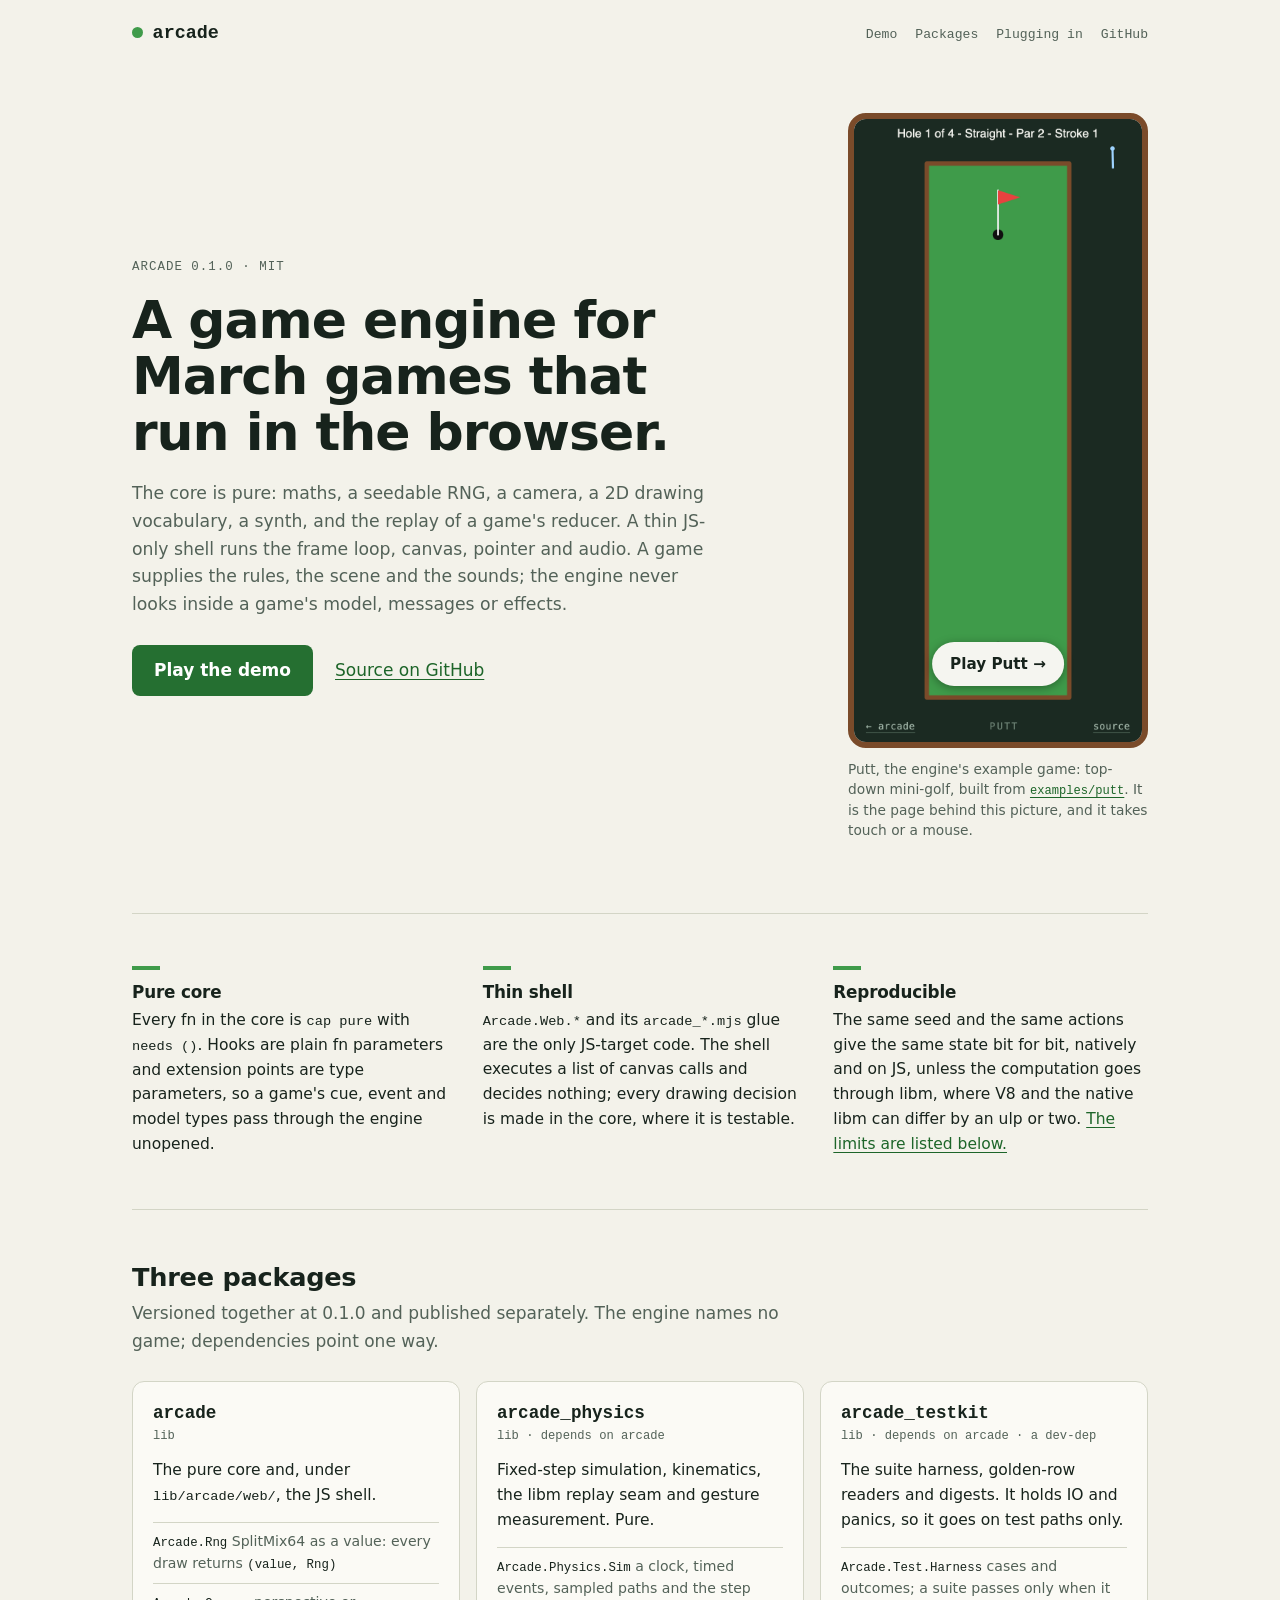
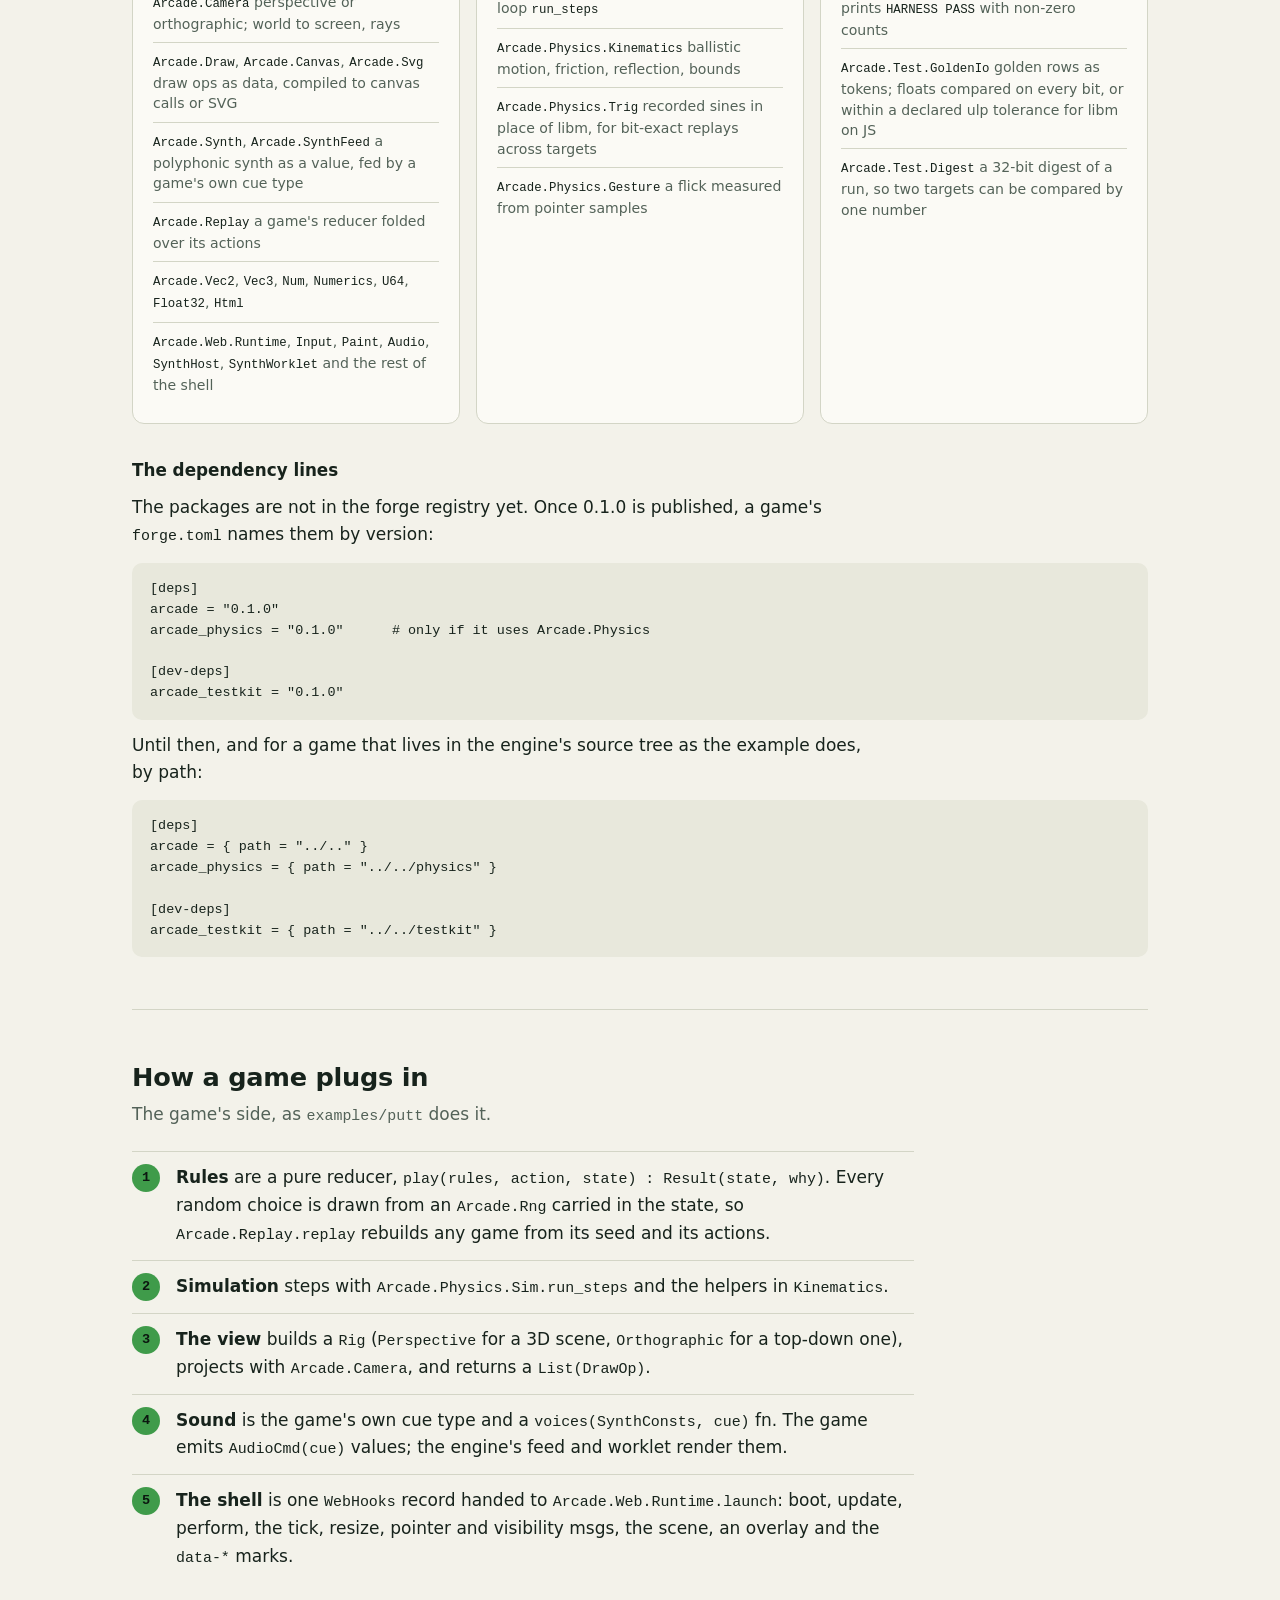
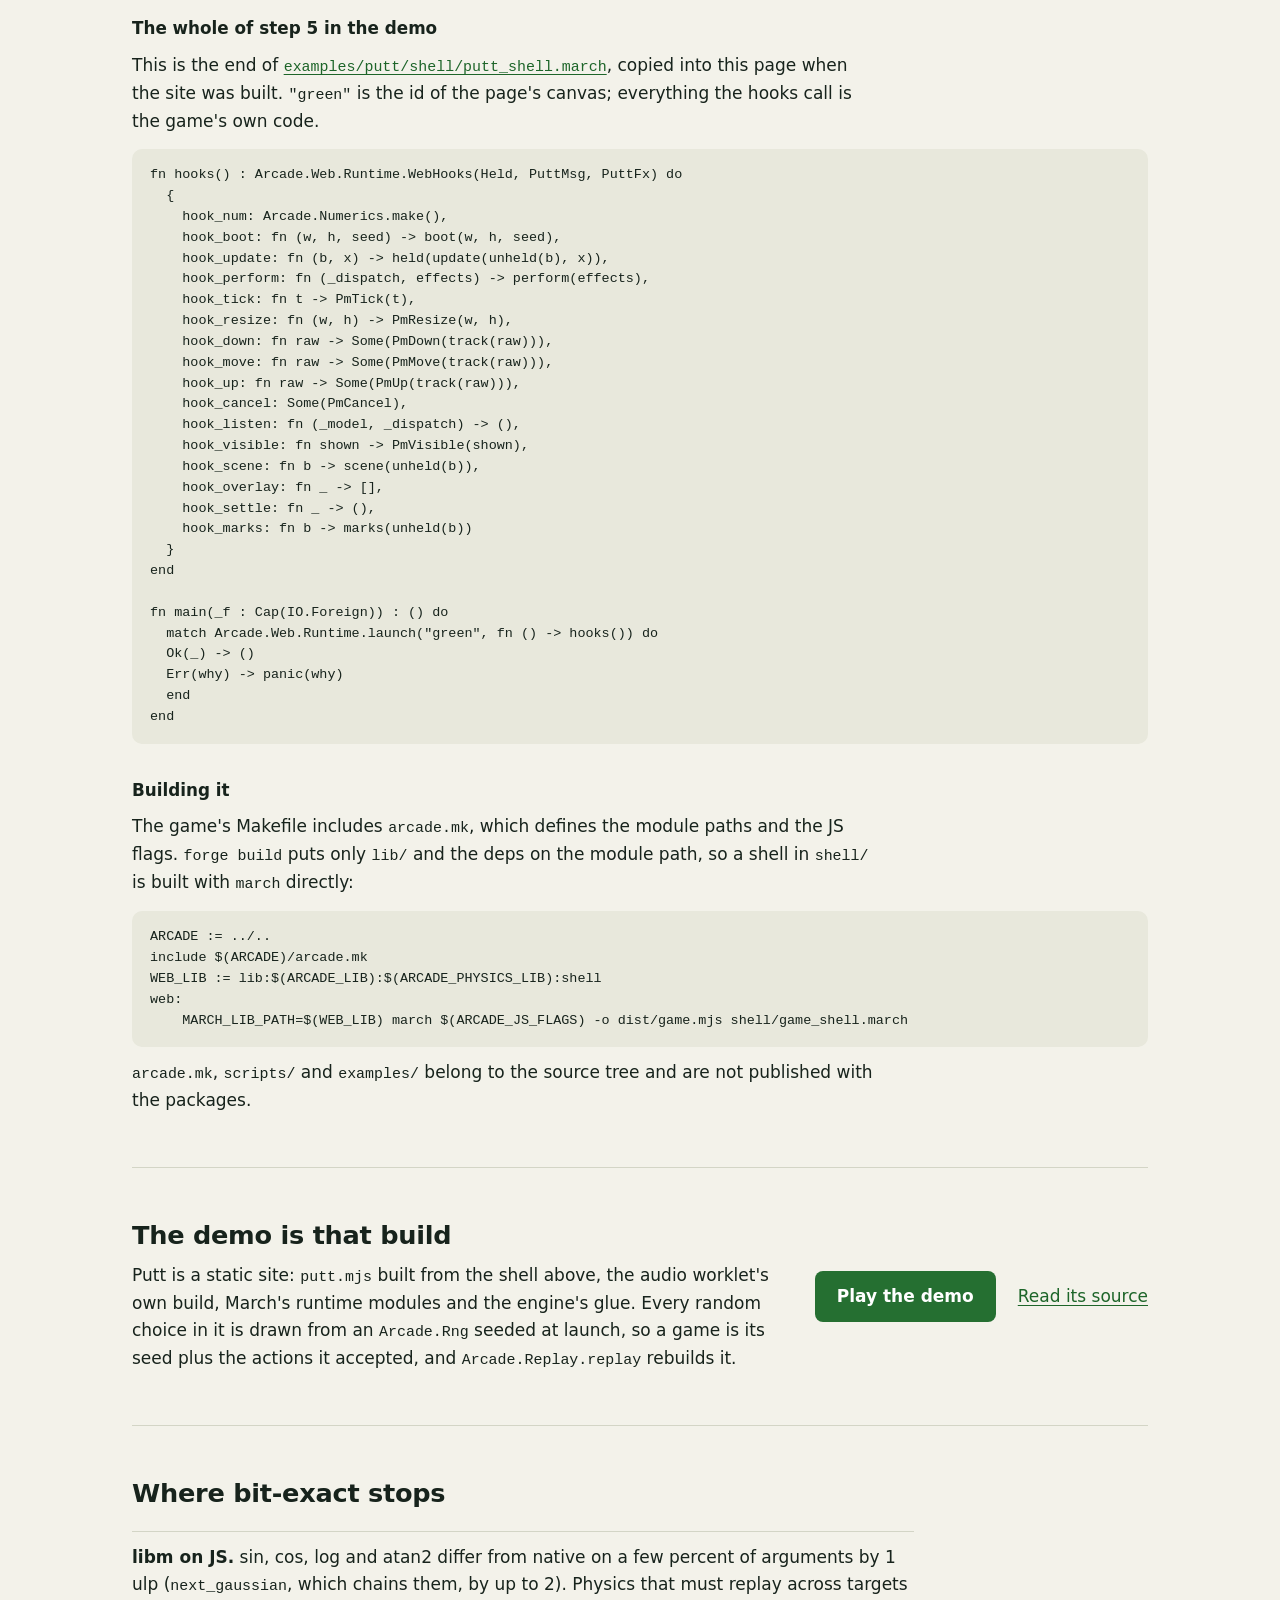
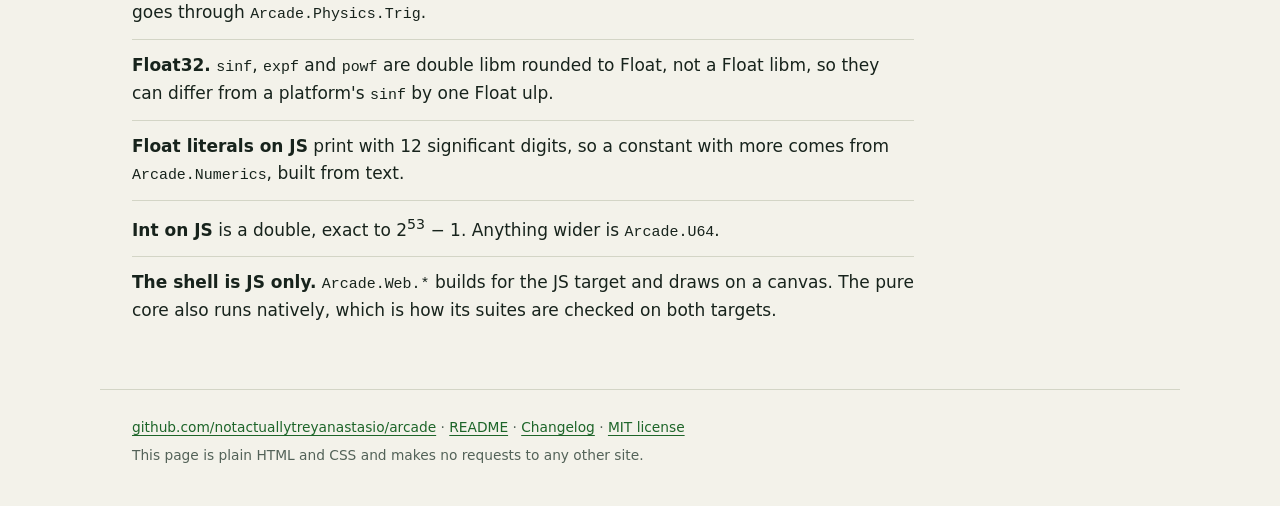
==== site/index.html @ d40a7592 "A landing page for the engine: site/, two files of HTML and CSS and two pictures The page makes thre" ====
<!doctype html>
<html lang="en">
<head>
<meta charset="utf-8">
<meta name="viewport" content="width=device-width, initial-scale=1">
<meta name="color-scheme" content="light dark">
<meta name="theme-color" content="#f3f2ea" media="(prefers-color-scheme: light)">
<meta name="theme-color" content="#1b2a22" media="(prefers-color-scheme: dark)">
<title>arcade: a game engine for March games in the browser</title>
<meta name="description" content="arcade is a game engine for March games that run in the browser: a pure core, a thin JS shell, and a mini-golf game built on it that you can play here.">
<meta property="og:type" content="website">
<meta property="og:title" content="arcade: a game engine for March games in the browser">
<meta property="og:description" content="A pure core, a thin JS shell, and a mini-golf game built on it that plays in the page.">
<meta property="og:url" content="https://notactuallytreyanastasio.github.io/arcade/">
<meta property="og:image" content="https://notactuallytreyanastasio.github.io/arcade/card.png">
<meta property="og:image:width" content="1200">
<meta property="og:image:height" content="630">
<meta name="twitter:card" content="summary_large_image">
<link rel="icon" href="data:image/svg+xml,%3Csvg xmlns='http://www.w3.org/2000/svg' viewBox='0 0 16 16'%3E%3Crect width='16' height='16' rx='3' fill='%233f9b4a'/%3E%3Ccircle cx='8' cy='8' r='3' fill='%23101010'/%3E%3C/svg%3E">
<link rel="stylesheet" href="style.css">
</head>
<body>

<header class="top">
  <a class="mark" href="./">arcade</a>
  <nav aria-label="On this page">
    <a href="putt/">Demo</a>
    <a href="#packages">Packages</a>
    <a href="#plug-in">Plugging in</a>
    <a href="https://github.com/notactuallytreyanastasio/arcade">GitHub</a>
  </nav>
</header>

<main>

<section class="hero">
  <div class="pitch">
    <p class="label">arcade 0.1.0 &middot; MIT</p>
    <h1>A game engine for March games that run in the browser.</h1>
    <p class="lede">The core is pure: maths, a seedable RNG, a camera, a 2D drawing
    vocabulary, a synth, and the replay of a game's reducer. A thin JS-only shell runs
    the frame loop, canvas, pointer and audio. A game supplies the rules, the scene and
    the sounds; the engine never looks inside a game's model, messages or effects.</p>
    <p class="actions">
      <a class="button" href="putt/">Play the demo</a>
      <a class="quiet" href="https://github.com/notactuallytreyanastasio/arcade">Source on GitHub</a>
    </p>
  </div>
  <figure class="demo">
    <a href="putt/" aria-label="Play Putt, the example game">
      <!-- A screenshot of putt/ as built; retaken by `scripts/pages.sh shot`. -->
      <img src="putt.png" width="780" height="1688" alt="Putt in a phone-sized window: a mini-golf green on a dark page.">
      <span class="play">Play Putt</span>
    </a>
    <figcaption>Putt, the engine's example game: top-down mini-golf, built from
    <a href="https://github.com/notactuallytreyanastasio/arcade/tree/main/examples/putt"><code>examples/putt</code></a>.
    It is the page behind this picture, and it takes touch or a mouse.</figcaption>
  </figure>
</section>

<section class="facts" aria-label="What the engine is">
  <div>
    <h2>Pure core</h2>
    <p>Every fn in the core is <code>cap pure</code> with <code>needs ()</code>. Hooks
    are plain fn parameters and extension points are type parameters, so a game's cue,
    event and model types pass through the engine unopened.</p>
  </div>
  <div>
    <h2>Thin shell</h2>
    <p><code>Arcade.Web.*</code> and its <code>arcade_*.mjs</code> glue are the only
    JS-target code. The shell executes a list of canvas calls and decides nothing; every
    drawing decision is made in the core, where it is testable.</p>
  </div>
  <div>
    <h2>Reproducible</h2>
    <p>The same seed and the same actions give the same state bit for bit, natively and
    on JS, unless the computation goes through libm, where V8 and the native libm can
    differ by an ulp or two. <a href="#limits">The limits are listed below.</a></p>
  </div>
</section>

<section id="packages">
  <h2>Three packages</h2>
  <p class="intro">Versioned together at 0.1.0 and published separately. The engine
  names no game; dependencies point one way.</p>

  <div class="packages">
    <article>
      <h3><code>arcade</code></h3>
      <p class="kind">lib</p>
      <p>The pure core and, under <code>lib/arcade/web/</code>, the JS shell.</p>
      <ul class="modules">
        <li><code>Arcade.Rng</code> SplitMix64 as a value: every draw returns <code>(value, Rng)</code></li>
        <li><code>Arcade.Camera</code> perspective or orthographic; world to screen, rays</li>
        <li><code>Arcade.Draw</code>, <code>Arcade.Canvas</code>, <code>Arcade.Svg</code> draw ops as data, compiled to canvas calls or SVG</li>
        <li><code>Arcade.Synth</code>, <code>Arcade.SynthFeed</code> a polyphonic synth as a value, fed by a game's own cue type</li>
        <li><code>Arcade.Replay</code> a game's reducer folded over its actions</li>
        <li><code>Arcade.Vec2</code>, <code>Vec3</code>, <code>Num</code>, <code>Numerics</code>, <code>U64</code>, <code>Float32</code>, <code>Html</code></li>
        <li><code>Arcade.Web.Runtime</code>, <code>Input</code>, <code>Paint</code>, <code>Audio</code>, <code>SynthHost</code>, <code>SynthWorklet</code> and the rest of the shell</li>
      </ul>
    </article>
    <article>
      <h3><code>arcade_physics</code></h3>
      <p class="kind">lib &middot; depends on <code>arcade</code></p>
      <p>Fixed-step simulation, kinematics, the libm replay seam and gesture
      measurement. Pure.</p>
      <ul class="modules">
        <li><code>Arcade.Physics.Sim</code> a clock, timed events, sampled paths and the step loop <code>run_steps</code></li>
        <li><code>Arcade.Physics.Kinematics</code> ballistic motion, friction, reflection, bounds</li>
        <li><code>Arcade.Physics.Trig</code> recorded sines in place of libm, for bit-exact replays across targets</li>
        <li><code>Arcade.Physics.Gesture</code> a flick measured from pointer samples</li>
      </ul>
    </article>
    <article>
      <h3><code>arcade_testkit</code></h3>
      <p class="kind">lib &middot; depends on <code>arcade</code> &middot; a dev-dep</p>
      <p>The suite harness, golden-row readers and digests. It holds IO and panics, so
      it goes on test paths only.</p>
      <ul class="modules">
        <li><code>Arcade.Test.Harness</code> cases and outcomes; a suite passes only when it prints <code>HARNESS PASS</code> with non-zero counts</li>
        <li><code>Arcade.Test.GoldenIo</code> golden rows as tokens; floats compared on every bit, or within a declared ulp tolerance for libm on JS</li>
        <li><code>Arcade.Test.Digest</code> a 32-bit digest of a run, so two targets can be compared by one number</li>
      </ul>
    </article>
  </div>

  <h3 class="sub">The dependency lines</h3>
  <p>The packages are not in the forge registry yet. Once 0.1.0 is published, a game's
  <code>forge.toml</code> names them by version:</p>
<pre><code>[deps]
arcade = "0.1.0"
arcade_physics = "0.1.0"      # only if it uses Arcade.Physics

[dev-deps]
arcade_testkit = "0.1.0"</code></pre>
  <p>Until then, and for a game that lives in the engine's source tree as the example
  does, by path:</p>
<pre><code>[deps]
arcade = { path = "../.." }
arcade_physics = { path = "../../physics" }

[dev-deps]
arcade_testkit = { path = "../../testkit" }</code></pre>
</section>

<section id="plug-in">
  <h2>How a game plugs in</h2>
  <p class="intro">The game's side, as <code>examples/putt</code> does it.</p>
  <ol class="steps">
    <li><strong>Rules</strong> are a pure reducer,
      <code>play(rules, action, state) : Result(state, why)</code>. Every random choice
      is drawn from an <code>Arcade.Rng</code> carried in the state, so
      <code>Arcade.Replay.replay</code> rebuilds any game from its seed and its actions.</li>
    <li><strong>Simulation</strong> steps with
      <code>Arcade.Physics.Sim.run_steps</code> and the helpers in
      <code>Kinematics</code>.</li>
    <li><strong>The view</strong> builds a <code>Rig</code> (<code>Perspective</code> for
      a 3D scene, <code>Orthographic</code> for a top-down one), projects with
      <code>Arcade.Camera</code>, and returns a <code>List(DrawOp)</code>.</li>
    <li><strong>Sound</strong> is the game's own cue type and a
      <code>voices(SynthConsts, cue)</code> fn. The game emits
      <code>AudioCmd(cue)</code> values; the engine's feed and worklet render them.</li>
    <li><strong>The shell</strong> is one <code>WebHooks</code> record handed to
      <code>Arcade.Web.Runtime.launch</code>: boot, update, perform, the tick, resize,
      pointer and visibility msgs, the scene, an overlay and the <code>data-*</code>
      marks.</li>
  </ol>

  <h3 class="sub">The whole of step 5 in the demo</h3>
  <p>This is the end of
  <a href="https://github.com/notactuallytreyanastasio/arcade/blob/main/examples/putt/shell/putt_shell.march"><code>examples/putt/shell/putt_shell.march</code></a>,
  copied into this page when the site was built. <code>"green"</code> is the id of the
  page's canvas; everything the hooks call is the game's own code.</p>
<pre><code><!-- snippet:shell -->fn hooks() : Arcade.Web.Runtime.WebHooks(Held, PuttMsg, PuttFx) do
  {
    hook_num: Arcade.Numerics.make(),
    hook_boot: fn (w, h, seed) -&gt; boot(w, h, seed),
    hook_update: fn (b, x) -&gt; held(update(unheld(b), x)),
    hook_perform: fn (_dispatch, effects) -&gt; perform(effects),
    hook_tick: fn t -&gt; PmTick(t),
    hook_resize: fn (w, h) -&gt; PmResize(w, h),
    hook_down: fn raw -&gt; Some(PmDown(track(raw))),
    hook_move: fn raw -&gt; Some(PmMove(track(raw))),
    hook_up: fn raw -&gt; Some(PmUp(track(raw))),
    hook_cancel: Some(PmCancel),
    hook_listen: fn (_model, _dispatch) -&gt; (),
    hook_visible: fn shown -&gt; PmVisible(shown),
    hook_scene: fn b -&gt; scene(unheld(b)),
    hook_overlay: fn _ -&gt; [],
    hook_settle: fn _ -&gt; (),
    hook_marks: fn b -&gt; marks(unheld(b))
  }
end

fn main(_f : Cap(IO.Foreign)) : () do
  match Arcade.Web.Runtime.launch("green", fn () -&gt; hooks()) do
  Ok(_) -&gt; ()
  Err(why) -&gt; panic(why)
  end
end<!-- /snippet:shell --></code></pre>

  <h3 class="sub">Building it</h3>
  <p>The game's Makefile includes <code>arcade.mk</code>, which defines the module paths
  and the JS flags. <code>forge build</code> puts only <code>lib/</code> and the deps on
  the module path, so a shell in <code>shell/</code> is built with <code>march</code>
  directly:</p>
<pre><code>ARCADE := ../..
include $(ARCADE)/arcade.mk
WEB_LIB := lib:$(ARCADE_LIB):$(ARCADE_PHYSICS_LIB):shell
web:
	MARCH_LIB_PATH=$(WEB_LIB) march $(ARCADE_JS_FLAGS) -o dist/game.mjs shell/game_shell.march</code></pre>
  <p><code>arcade.mk</code>, <code>scripts/</code> and <code>examples/</code> belong to
  the source tree and are not published with the packages.</p>
</section>

<section id="demo" class="band">
  <div>
    <h2>The demo is that build</h2>
    <p>Putt is a static site: <code>putt.mjs</code> built from the shell above, the
    audio worklet's own build, March's runtime modules and the engine's glue. Every
    random choice in it is drawn from an <code>Arcade.Rng</code> seeded at launch, so a
    game is its seed plus the actions it accepted, and
    <code>Arcade.Replay.replay</code> rebuilds it.</p>
  </div>
  <p class="actions">
    <a class="button" href="putt/">Play the demo</a>
    <a class="quiet" href="https://github.com/notactuallytreyanastasio/arcade/tree/main/examples/putt">Read its source</a>
  </p>
</section>

<section id="limits">
  <h2>Where bit-exact stops</h2>
  <ul class="limits">
    <li><strong>libm on JS.</strong> sin, cos, log and atan2 differ from native on a few
      percent of arguments by 1 ulp (<code>next_gaussian</code>, which chains them, by up
      to 2). Physics that must replay across targets goes through
      <code>Arcade.Physics.Trig</code>.</li>
    <li><strong>Float32.</strong> <code>sinf</code>, <code>expf</code> and
      <code>powf</code> are double libm rounded to Float, not a Float libm, so they can
      differ from a platform's <code>sinf</code> by one Float ulp.</li>
    <li><strong>Float literals on JS</strong> print with 12 significant digits, so a
      constant with more comes from <code>Arcade.Numerics</code>, built from text.</li>
    <li><strong>Int on JS</strong> is a double, exact to 2<sup>53</sup> &minus; 1.
      Anything wider is <code>Arcade.U64</code>.</li>
    <li><strong>The shell is JS only.</strong> <code>Arcade.Web.*</code> builds for the
      JS target and draws on a canvas. The pure core also runs natively, which is how
      its suites are checked on both targets.</li>
  </ul>
</section>

</main>

<footer>
  <p><a href="https://github.com/notactuallytreyanastasio/arcade">github.com/notactuallytreyanastasio/arcade</a>
  &middot; <a href="https://github.com/notactuallytreyanastasio/arcade/blob/main/README.md">README</a>
  &middot; <a href="https://github.com/notactuallytreyanastasio/arcade/blob/main/CHANGELOG.md">Changelog</a>
  &middot; <a href="https://github.com/notactuallytreyanastasio/arcade/blob/main/LICENSE">MIT license</a></p>
  <p>This page is plain HTML and CSS and makes no requests to any other site.</p>
</footer>

</body>
</html>
---- site/style.css ----
/* The landing page. One type system: the system sans for prose, the system
   monospace for code, names and labels. The palette is the demo's: its dark
   ground (#1b2a22), its green (#3f9b4a) and its wooden rail (#7a4b2a).
   No fonts, images or scripts are fetched from anywhere else. */

:root {
  --bg: #f3f2ea;
  --surface: #fbfaf5;
  --ink: #17231c;
  --muted: #536258;
  --rule: #d3d5c6;
  --link: #1d6529;
  --green: #3f9b4a;
  --button: #256f31;
  --button-ink: #ffffff;
  --code-bg: #e8e8dc;
  --wood: #7a4b2a;
  --ground: #1b2a22;

  --sans: system-ui, -apple-system, "Segoe UI", Roboto, "Helvetica Neue", Arial, sans-serif;
  --mono: ui-monospace, "SF Mono", SFMono-Regular, Menlo, Consolas, "Liberation Mono", monospace;
  --gutter: 20px;
}

@media (prefers-color-scheme: dark) {
  :root {
    --bg: #1b2a22;
    --surface: #22342a;
    --ink: #f5f5f0;
    --muted: #a6b8ab;
    --rule: #364c3e;
    --link: #8ad695;
    --button: #3f9b4a;
    --button-ink: #0c1710;
    --code-bg: #14211a;
  }
}

* { box-sizing: border-box; }

html {
  -webkit-text-size-adjust: 100%;
  text-size-adjust: 100%;
  scroll-behavior: smooth;
}

@media (prefers-reduced-motion: reduce) {
  html { scroll-behavior: auto; }
}

body {
  margin: 0;
  background: var(--bg);
  color: var(--ink);
  font: 17px/1.6 var(--sans);
  overflow-wrap: break-word;
}

.top, main, footer {
  max-width: 1080px;
  margin: 0 auto;
  padding-left: max(var(--gutter), env(safe-area-inset-left));
  padding-right: max(var(--gutter), env(safe-area-inset-right));
}

a {
  color: var(--link);
  text-decoration-thickness: 1px;
  text-underline-offset: 3px;
}

a:hover { text-decoration-thickness: 2px; }

a:focus-visible, .demo a:focus-visible {
  outline: 2px solid var(--link);
  outline-offset: 3px;
  border-radius: 4px;
}

code, pre, .mark, .label, .kind, .top nav {
  font-family: var(--mono);
}

code { font-size: 0.88em; }

h1, h2, h3, p, ul, ol, pre, figure { margin: 0; }

h1 {
  font-size: clamp(2rem, 1.2rem + 3.6vw, 3.25rem);
  line-height: 1.08;
  letter-spacing: -0.02em;
  font-weight: 700;
  text-wrap: balance;
}

h2 {
  font-size: 1.6rem;
  line-height: 1.2;
  letter-spacing: -0.01em;
}

h3 { font-size: 1.05rem; line-height: 1.3; }

/* ---- Top bar ---- */
.top {
  display: flex;
  flex-wrap: wrap;
  align-items: baseline;
  justify-content: space-between;
  gap: 4px 24px;
  padding-top: 18px;
  padding-bottom: 14px;
}

.mark {
  font-size: 1.15rem;
  font-weight: 700;
  color: var(--ink);
  text-decoration: none;
}

.mark::before {
  content: "";
  display: inline-block;
  width: 0.62em;
  height: 0.62em;
  margin-right: 0.5em;
  border-radius: 50%;
  background: var(--green);
}

.top nav {
  display: flex;
  flex-wrap: wrap;
  gap: 2px 18px;
  font-size: 0.82rem;
}

.top nav a {
  padding: 6px 0;
  color: var(--muted);
  text-decoration: none;
}

.top nav a:hover { color: var(--ink); text-decoration: underline; }

/* ---- Hero ---- */
.hero {
  display: grid;
  grid-template-columns: minmax(0, 1fr);
  gap: 36px;
  padding: 28px 0 56px;
}

.label {
  margin-bottom: 14px;
  font-size: 0.78rem;
  letter-spacing: 0.08em;
  text-transform: uppercase;
  color: var(--muted);
}

.lede {
  margin-top: 20px;
  max-width: 34em;
  font-size: 1.08rem;
  color: var(--muted);
}

.actions {
  display: flex;
  flex-wrap: wrap;
  align-items: center;
  gap: 12px 22px;
  margin-top: 26px;
}

.button {
  display: inline-block;
  padding: 12px 22px;
  border-radius: 8px;
  background: var(--button);
  color: var(--button-ink);
  font-weight: 650;
  text-decoration: none;
}

.button:hover { filter: brightness(1.08); }

.demo {
  justify-self: center;
  width: min(100%, 260px);
}

/* The picture is the demo's own page, so its frame is the demo's rail. */
.demo > a {
  position: relative;
  display: block;
  border: 6px solid var(--wood);
  border-radius: 18px;
  background: var(--ground);
  overflow: hidden;
  text-decoration: none;
}

.demo img {
  display: block;
  width: 100%;
  height: auto;
}

.play {
  position: absolute;
  left: 50%;
  bottom: 9%;
  transform: translateX(-50%);
  padding: 10px 18px;
  border-radius: 999px;
  background: #f5f5f0;
  color: #17231c;
  font-weight: 650;
  font-size: 0.95rem;
  white-space: nowrap;
  box-shadow: 0 2px 10px rgba(0, 0, 0, 0.35);
}

.play::after { content: "\00a0\2192"; }

.demo > a:hover .play { background: #ffffff; }

.demo figcaption {
  margin-top: 12px;
  font-size: 0.86rem;
  line-height: 1.45;
  color: var(--muted);
}

/* ---- Sections ---- */
section + section {
  padding: 52px 0;
  border-top: 1px solid var(--rule);
}

.intro {
  margin-top: 8px;
  max-width: 40em;
  color: var(--muted);
}

section > p:not(.intro):not(.actions), .band p {
  max-width: 44em;
}

.sub { margin-top: 36px; }

.sub + p, pre + p { margin-top: 12px; }

.facts {
  display: grid;
  grid-template-columns: minmax(0, 1fr);
  gap: 28px 36px;
}

.facts h2 {
  font-size: 1.05rem;
  margin-bottom: 6px;
}

.facts h2::before {
  content: "";
  display: block;
  width: 28px;
  height: 4px;
  margin-bottom: 12px;
  background: var(--green);
}

.facts p { font-size: 0.97rem; }

/* ---- Packages ---- */
.packages {
  display: grid;
  grid-template-columns: minmax(0, 1fr);
  gap: 16px;
  margin-top: 26px;
}

.packages article {
  padding: 20px;
  border: 1px solid var(--rule);
  border-radius: 12px;
  background: var(--surface);
}

.packages h3 code { font-size: 1.1rem; }

.kind {
  margin-top: 2px;
  font-size: 0.76rem;
  color: var(--muted);
}

.kind code { font-size: 1em; }

.packages article > p:not(.kind) {
  margin-top: 12px;
  font-size: 0.97rem;
}

.modules {
  margin-top: 14px;
  padding: 0;
  list-style: none;
  font-size: 0.88rem;
  line-height: 1.45;
  color: var(--muted);
}

.modules li {
  padding: 8px 0;
  border-top: 1px solid var(--rule);
}

.modules code { color: var(--ink); }

/* ---- Code ---- */
pre {
  margin-top: 14px;
  padding: 16px 18px;
  border-radius: 10px;
  background: var(--code-bg);
  overflow-x: auto;
  -webkit-overflow-scrolling: touch;
  font-size: 0.84rem;
  line-height: 1.55;
  tab-size: 4;
}

pre code { font-size: 1em; }

/* ---- Steps and limits ---- */
.steps, .limits {
  margin-top: 22px;
  padding: 0;
  list-style: none;
  max-width: 46em;
}

.steps { counter-reset: step; }

.steps li {
  position: relative;
  padding: 12px 0 12px 44px;
  border-top: 1px solid var(--rule);
  counter-increment: step;
}

.steps li::before {
  content: counter(step);
  position: absolute;
  left: 0;
  top: 12px;
  width: 28px;
  height: 28px;
  border-radius: 50%;
  background: var(--green);
  color: #0c1710;
  font: 700 0.85rem/28px var(--mono);
  text-align: center;
}

.limits li {
  padding: 12px 0;
  border-top: 1px solid var(--rule);
}

/* ---- The second way into the demo ---- */
.band h2 + p { margin-top: 12px; }

/* ---- Footer ---- */
footer {
  padding-top: 26px;
  padding-bottom: max(40px, env(safe-area-inset-bottom));
  border-top: 1px solid var(--rule);
  font-size: 0.86rem;
  color: var(--muted);
}

footer p + p { margin-top: 6px; }

/* ---- Wider than a phone ---- */
@media (min-width: 720px) {
  :root { --gutter: 32px; }

  .facts { grid-template-columns: repeat(3, minmax(0, 1fr)); }
}

@media (min-width: 900px) {
  .hero {
    grid-template-columns: minmax(0, 1fr) 300px;
    gap: 64px;
    align-items: center;
    padding: 48px 0 72px;
  }

  .demo { width: 300px; }

  .packages { grid-template-columns: repeat(3, minmax(0, 1fr)); }

  .band {
    display: grid;
    grid-template-columns: minmax(0, 1fr) auto;
    gap: 40px;
    align-items: center;
  }

  .band .actions { margin-top: 0; }
}
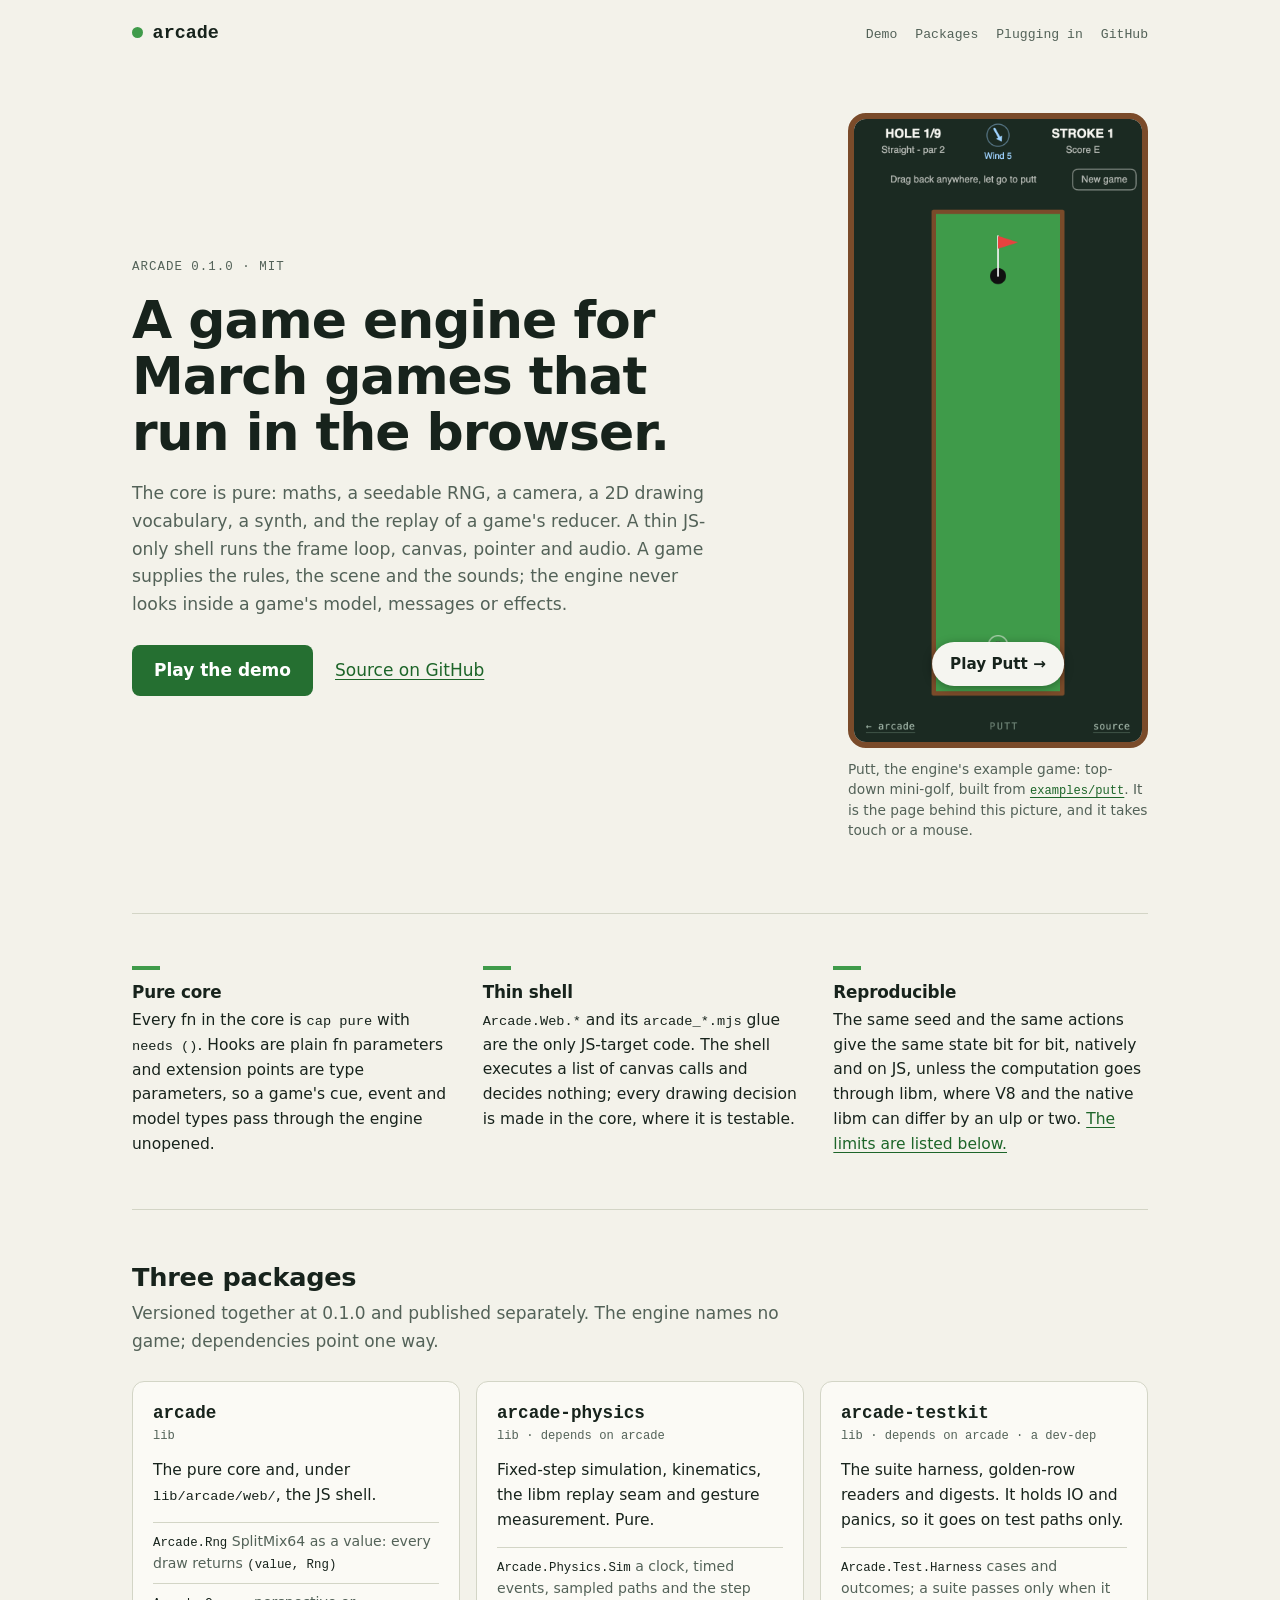
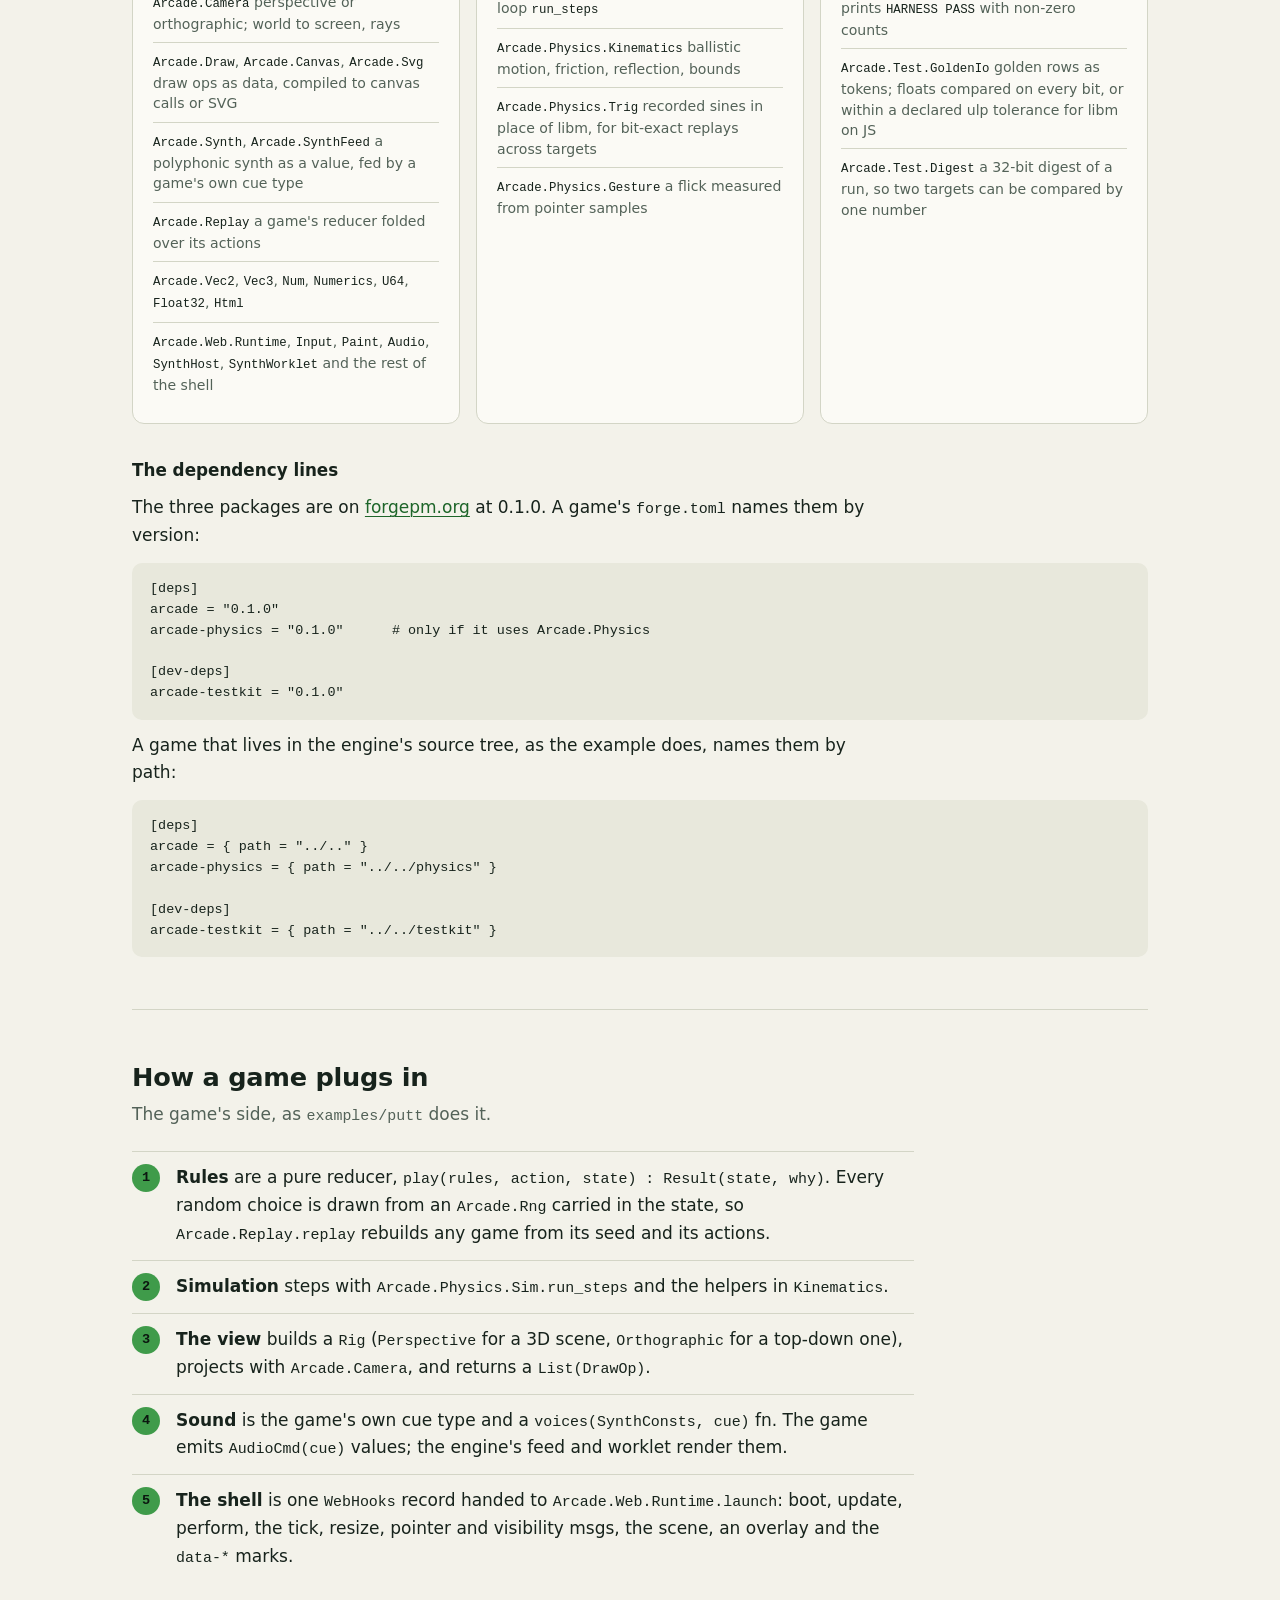
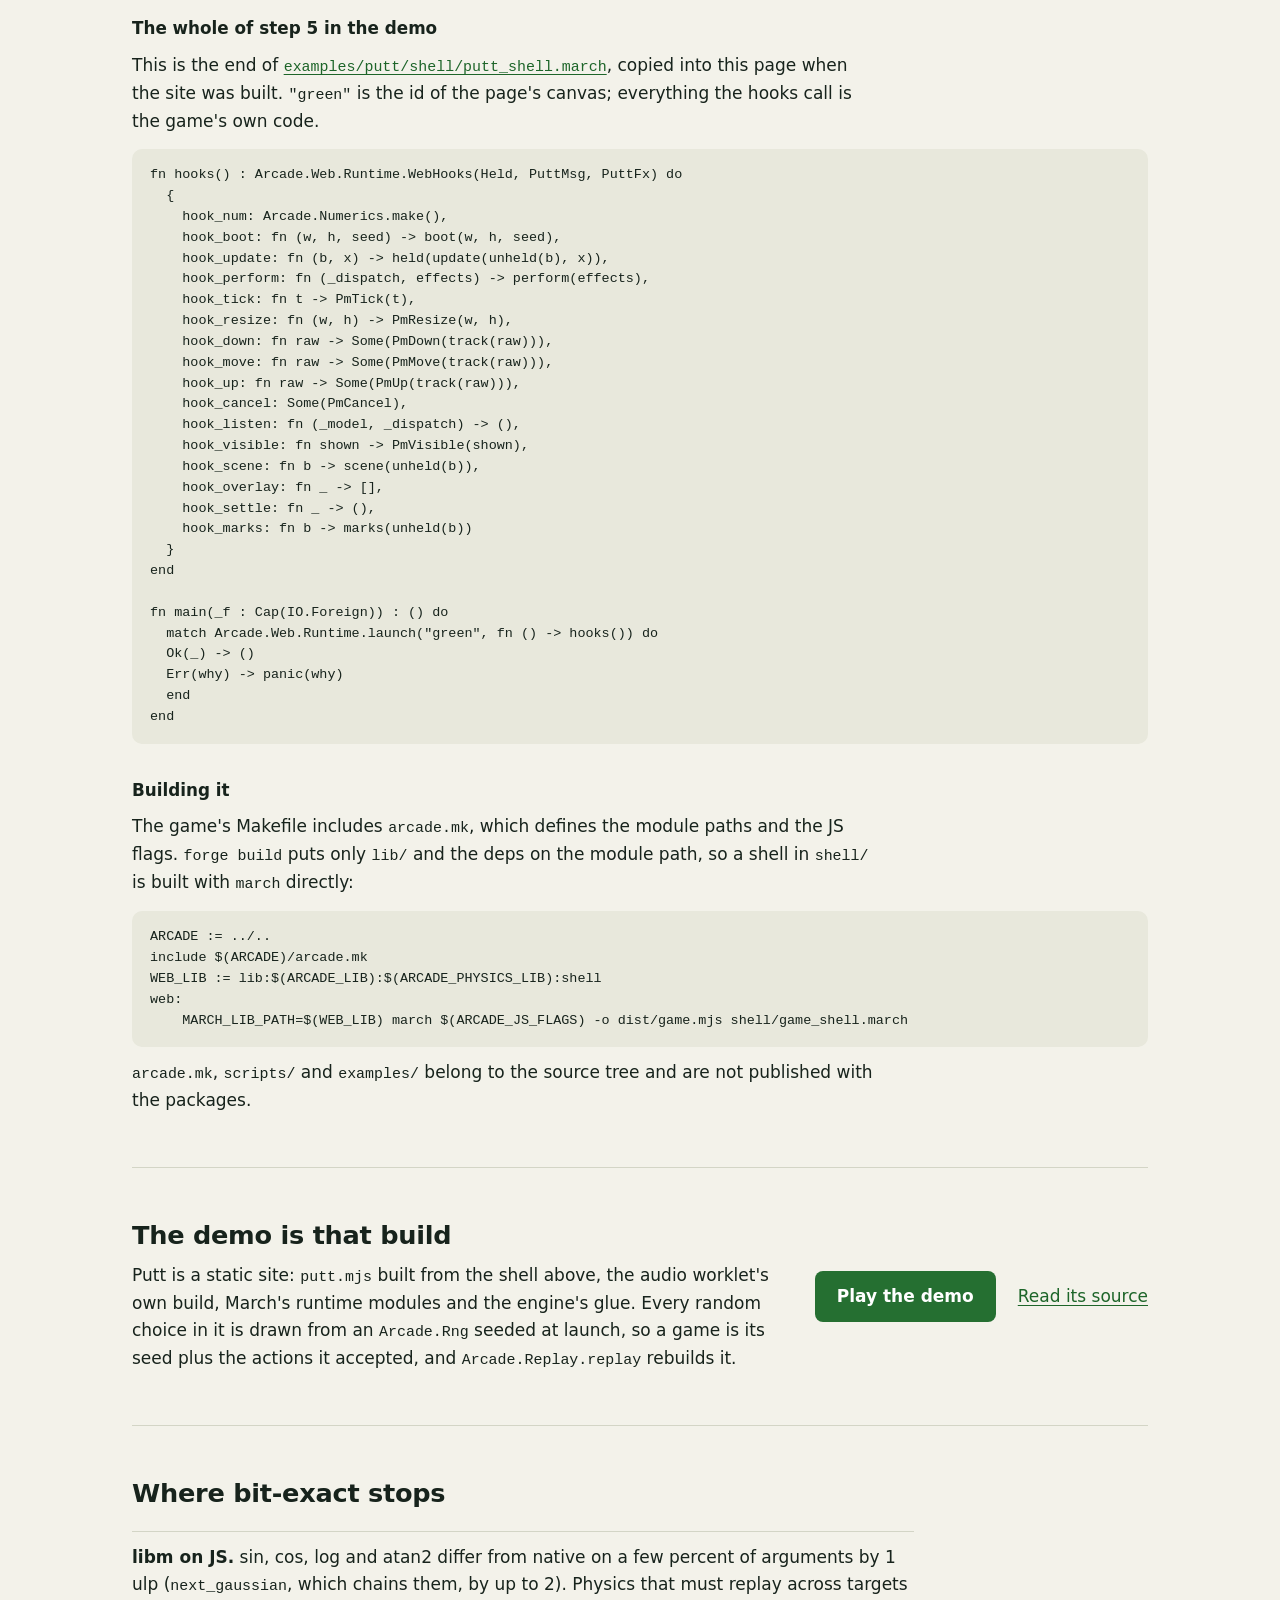
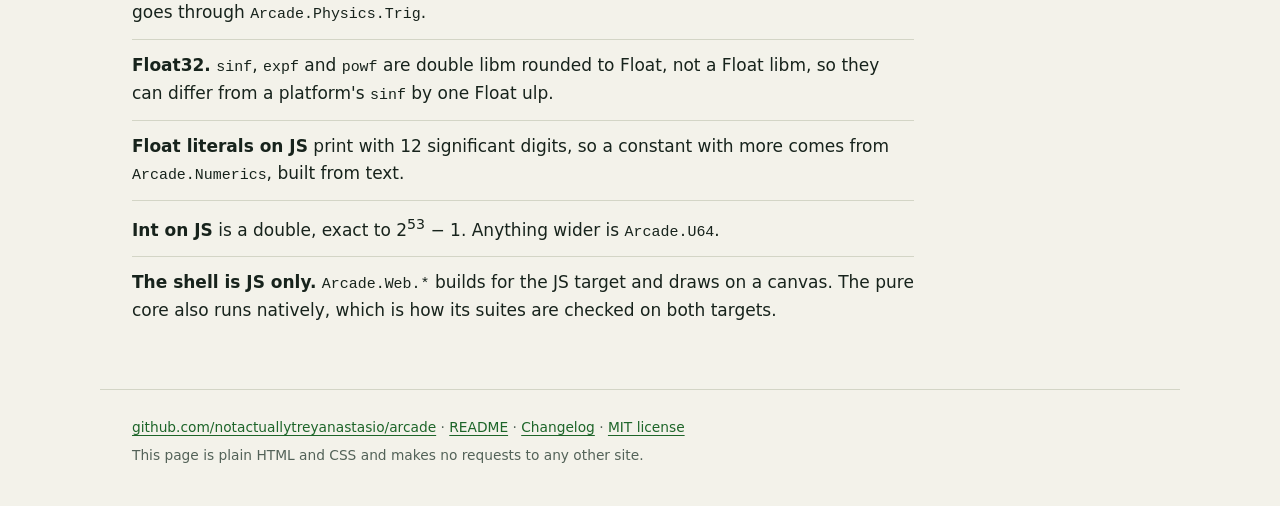
==== commit 236016a7: "forgepm refuses an underscore in a package name: arcade-physics, arcade-testkit arcade 0.1.0 publish" ====
--- a/site/index.html
+++ b/site/index.html
@@ -100,7 +100,7 @@
       </ul>
     </article>
     <article>
-      <h3><code>arcade_physics</code></h3>
+      <h3><code>arcade-physics</code></h3>
       <p class="kind">lib &middot; depends on <code>arcade</code></p>
       <p>Fixed-step simulation, kinematics, the libm replay seam and gesture
       measurement. Pure.</p>
@@ -112,7 +112,7 @@
       </ul>
     </article>
     <article>
-      <h3><code>arcade_testkit</code></h3>
+      <h3><code>arcade-testkit</code></h3>
       <p class="kind">lib &middot; depends on <code>arcade</code> &middot; a dev-dep</p>
       <p>The suite harness, golden-row readers and digests. It holds IO and panics, so
       it goes on test paths only.</p>
@@ -125,22 +125,22 @@
   </div>
 
   <h3 class="sub">The dependency lines</h3>
-  <p>The packages are not in the forge registry yet. Once 0.1.0 is published, a game's
-  <code>forge.toml</code> names them by version:</p>
+  <p>The three packages are on <a href="https://forgepm.org/packages/arcade">forgepm.org</a>
+  at 0.1.0. A game's <code>forge.toml</code> names them by version:</p>
 <pre><code>[deps]
 arcade = "0.1.0"
-arcade_physics = "0.1.0"      # only if it uses Arcade.Physics
+arcade-physics = "0.1.0"      # only if it uses Arcade.Physics
 
 [dev-deps]
-arcade_testkit = "0.1.0"</code></pre>
-  <p>Until then, and for a game that lives in the engine's source tree as the example
-  does, by path:</p>
+arcade-testkit = "0.1.0"</code></pre>
+  <p>A game that lives in the engine's source tree, as the example does, names
+  them by path:</p>
 <pre><code>[deps]
 arcade = { path = "../.." }
-arcade_physics = { path = "../../physics" }
+arcade-physics = { path = "../../physics" }
 
 [dev-deps]
-arcade_testkit = { path = "../../testkit" }</code></pre>
+arcade-testkit = { path = "../../testkit" }</code></pre>
 </section>
 
 <section id="plug-in">
